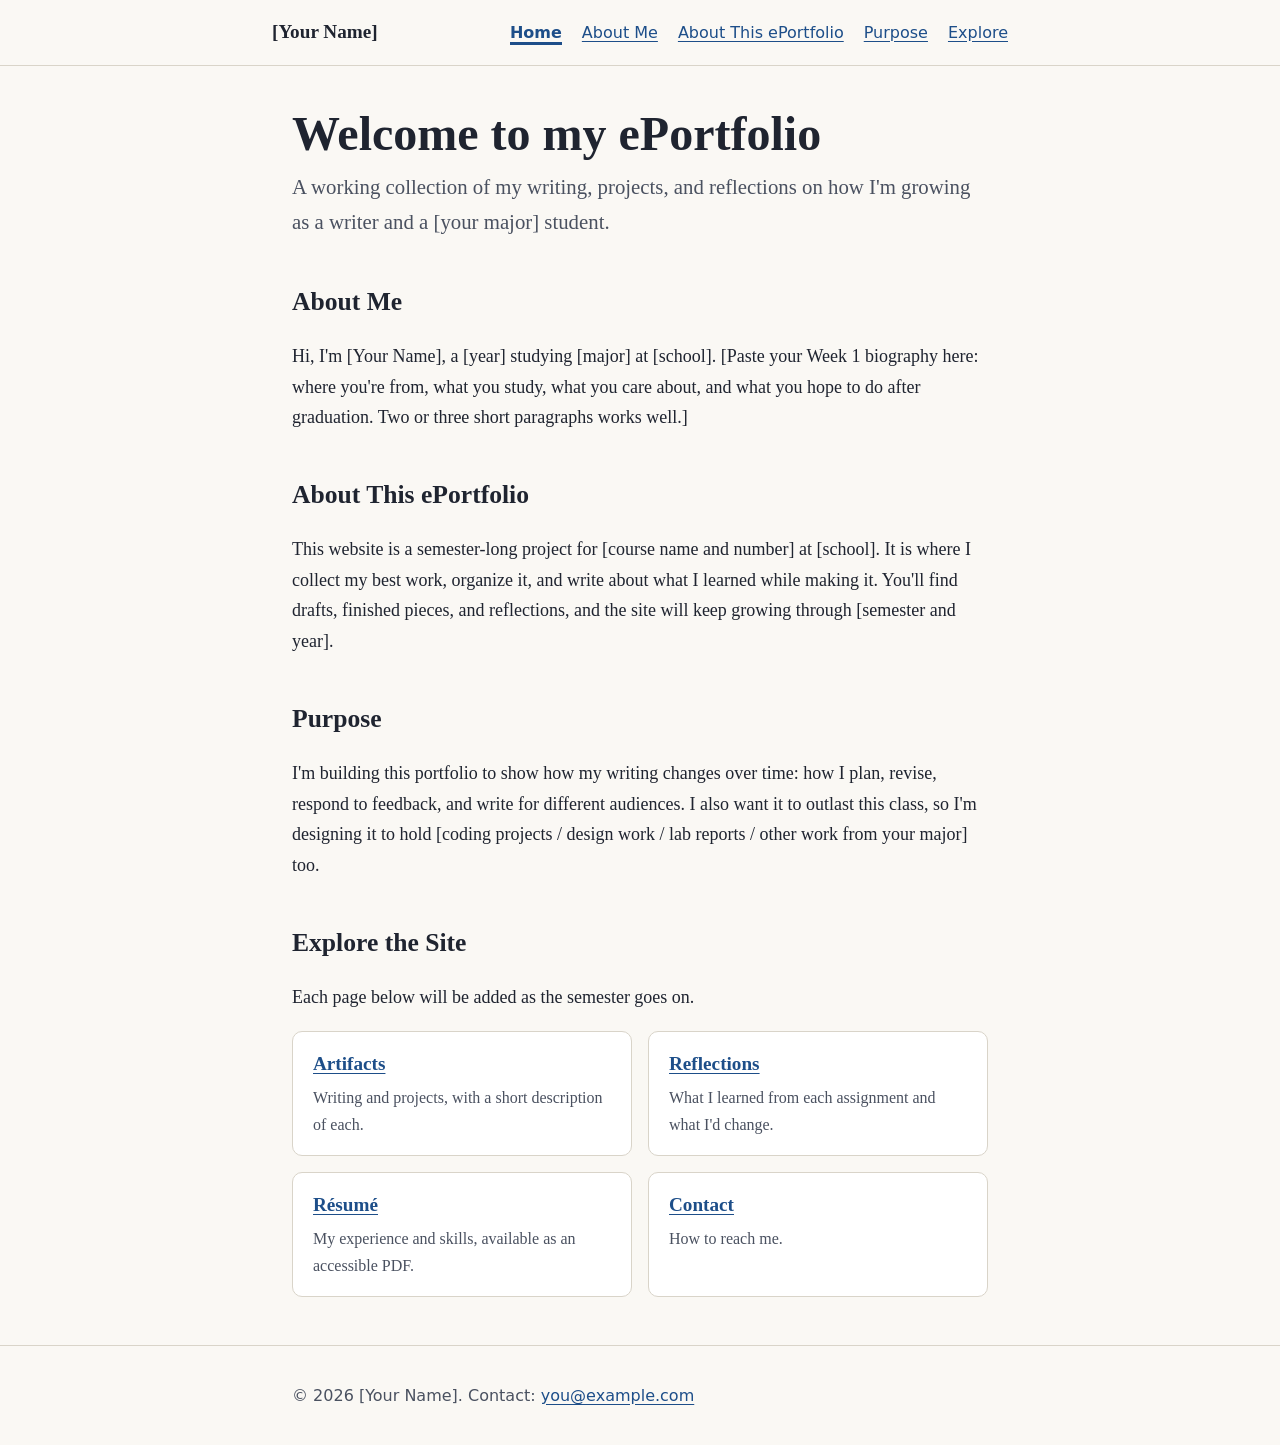
==== index.html @ 34ff403f "Rename ePortfolio Home Page.html to index.html" ====
<!DOCTYPE html>
<html lang="en">
<head>
<meta charset="utf-8">
<meta name="viewport" content="width=device-width, initial-scale=1, viewport-fit=cover">
<title>[Your Name] | ePortfolio</title>
<style>
:root{--bg:#faf8f4;--fg:#1f2430;--muted:#4a5160;--accent:#1d4e89;--card:#fff;--line:#d9d4c9;box-sizing:border-box;padding-top:env(safe-area-inset-top,0px);padding-bottom:env(safe-area-inset-bottom,0px)}
@media (prefers-color-scheme:dark){:root:not([data-theme="light"]){--bg:#14171d;--fg:#f0eee9;--muted:#c3c8d2;--accent:#8fc0ff;--card:#1c2028;--line:#343a46}}
:root[data-theme="dark"]{--bg:#14171d;--fg:#f0eee9;--muted:#c3c8d2;--accent:#8fc0ff;--card:#1c2028;--line:#343a46}
*{box-sizing:border-box}
html{scroll-padding-top:env(safe-area-inset-top,0px);scroll-behavior:smooth}
body{margin:0;background:var(--bg);color:var(--fg);font:1.125rem/1.7 Georgia,"Times New Roman",serif}
a{color:var(--accent);text-underline-offset:3px}
a:focus-visible,button:focus-visible{outline:3px solid var(--accent);outline-offset:3px}
.skip{position:absolute;left:-999px;top:0;background:var(--accent);color:var(--bg);padding:.6rem 1rem}
.skip:focus{left:0;z-index:10}
.wrap{max-width:46rem;margin:0 auto;padding:0 1.25rem}
header{border-bottom:1px solid var(--line)}
.bar{display:flex;flex-wrap:wrap;gap:.5rem 1.5rem;justify-content:space-between;align-items:center;padding:1rem 0}
.brand{font-weight:700;font-size:1.2rem;color:var(--fg);text-decoration:none}
nav ul{display:flex;flex-wrap:wrap;gap:.25rem 1.25rem;list-style:none;margin:0;padding:0;font-family:system-ui,sans-serif;font-size:1rem}
nav a[aria-current="page"]{font-weight:700;text-decoration:none;border-bottom:3px solid var(--accent)}
h1{font-size:clamp(2rem,6vw,3rem);line-height:1.15;margin:2.5rem 0 .5rem}
h2{font-size:1.6rem;margin:2.5rem 0 .5rem}
h3{font-size:1.2rem;margin:0 0 .25rem}
.lede{font-size:1.3rem;color:var(--muted);margin:0 0 1.5rem}
.card{background:var(--card);border:1px solid var(--line);border-radius:10px;padding:1rem 1.25rem}
.grid{display:grid;gap:1rem;grid-template-columns:repeat(auto-fit,minmax(14rem,1fr));list-style:none;padding:0}
.grid p{margin:0;font-size:1rem;color:var(--muted)}
footer{border-top:1px solid var(--line);margin-top:3rem;padding:1.5rem 0;font:1rem system-ui,sans-serif;color:var(--muted)}
</style>
</head>
<body>
<a class="skip" href="#main">Skip to main content</a>
<header>
 <div class="wrap bar">
  <a class="brand" href="#top">[Your Name]</a>
  <nav aria-label="Main">
   <ul>
    <li><a href="#top" aria-current="page">Home</a></li>
    <li><a href="#about">About Me</a></li>
    <li><a href="#portfolio">About This ePortfolio</a></li>
    <li><a href="#purpose">Purpose</a></li>
    <li><a href="#explore">Explore</a></li>
   </ul>
  </nav>
 </div>
</header>

<main id="main" class="wrap">
 <h1 id="top">Welcome to my ePortfolio</h1>
 <p class="lede">A working collection of my writing, projects, and reflections on how I'm growing as a writer and a [your major] student.</p>

 <section aria-labelledby="about">
  <h2 id="about">About Me</h2>
  <p>Hi, I'm [Your Name], a [year] studying [major] at [school]. [Paste your Week 1 biography here: where you're from, what you study, what you care about, and what you hope to do after graduation. Two or three short paragraphs works well.]</p>
 </section>

 <section aria-labelledby="portfolio">
  <h2 id="portfolio">About This ePortfolio</h2>
  <p>This website is a semester-long project for [course name and number] at [school]. It is where I collect my best work, organize it, and write about what I learned while making it. You'll find drafts, finished pieces, and reflections, and the site will keep growing through [semester and year].</p>
 </section>

 <section aria-labelledby="purpose">
  <h2 id="purpose">Purpose</h2>
  <p>I'm building this portfolio to show how my writing changes over time: how I plan, revise, respond to feedback, and write for different audiences. I also want it to outlast this class, so I'm designing it to hold [coding projects / design work / lab reports / other work from your major] too.</p>
 </section>

 <section aria-labelledby="explore">
  <h2 id="explore">Explore the Site</h2>
  <p>Each page below will be added as the semester goes on.</p>
  <ul class="grid">
   <li class="card"><h3><a href="#">Artifacts</a></h3><p>Writing and projects, with a short description of each.</p></li>
   <li class="card"><h3><a href="#">Reflections</a></h3><p>What I learned from each assignment and what I'd change.</p></li>
   <li class="card"><h3><a href="#">Résumé</a></h3><p>My experience and skills, available as an accessible PDF.</p></li>
   <li class="card"><h3><a href="#">Contact</a></h3><p>How to reach me.</p></li>
  </ul>
 </section>
</main>

<footer>
 <div class="wrap">
  <p>&copy; 2026 [Your Name]. Contact: <a href="mailto:you@example.com">you@example.com</a></p>
 </div>
</footer>
</body>
</html>
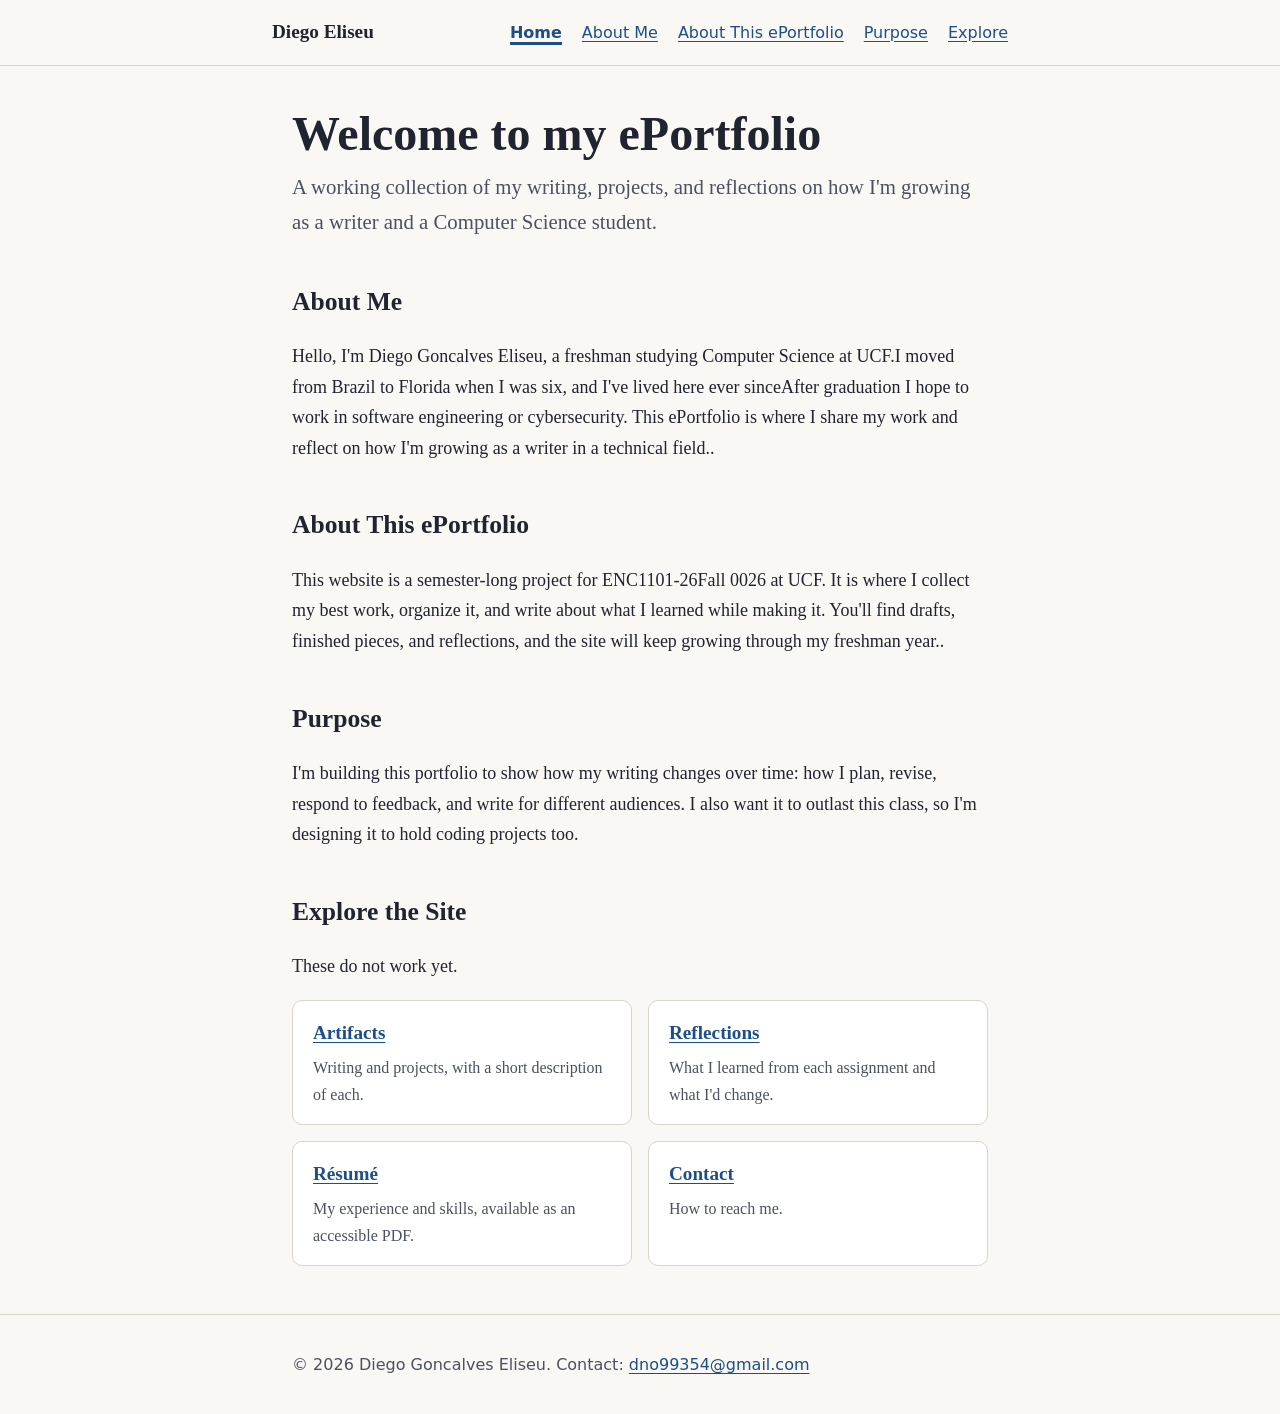
==== commit 18bb4bf3: "Update personal information in index.html" ====
--- a/index.html
+++ b/index.html
@@ -3,7 +3,7 @@
 <head>
 <meta charset="utf-8">
 <meta name="viewport" content="width=device-width, initial-scale=1, viewport-fit=cover">
-<title>[Your Name] | ePortfolio</title>
+<title>Diego Goncalves Eliseu | ePortfolio</title>
 <style>
 :root{--bg:#faf8f4;--fg:#1f2430;--muted:#4a5160;--accent:#1d4e89;--card:#fff;--line:#d9d4c9;box-sizing:border-box;padding-top:env(safe-area-inset-top,0px);padding-bottom:env(safe-area-inset-bottom,0px)}
 @media (prefers-color-scheme:dark){:root:not([data-theme="light"]){--bg:#14171d;--fg:#f0eee9;--muted:#c3c8d2;--accent:#8fc0ff;--card:#1c2028;--line:#343a46}}
@@ -35,7 +35,7 @@
 <a class="skip" href="#main">Skip to main content</a>
 <header>
  <div class="wrap bar">
-  <a class="brand" href="#top">[Your Name]</a>
+  <a class="brand" href="#top">Diego Eliseu</a>
   <nav aria-label="Main">
    <ul>
     <li><a href="#top" aria-current="page">Home</a></li>
@@ -50,26 +50,26 @@
 
 <main id="main" class="wrap">
  <h1 id="top">Welcome to my ePortfolio</h1>
- <p class="lede">A working collection of my writing, projects, and reflections on how I'm growing as a writer and a [your major] student.</p>
+ <p class="lede">A working collection of my writing, projects, and reflections on how I'm growing as a writer and a Computer Science student.</p>
 
  <section aria-labelledby="about">
   <h2 id="about">About Me</h2>
-  <p>Hi, I'm [Your Name], a [year] studying [major] at [school]. [Paste your Week 1 biography here: where you're from, what you study, what you care about, and what you hope to do after graduation. Two or three short paragraphs works well.]</p>
+  <p>Hello, I'm Diego Goncalves Eliseu, a freshman studying Computer Science at UCF.I moved from Brazil to Florida when I was six, and I've lived here ever sinceAfter graduation I hope to work in software engineering or cybersecurity. This ePortfolio is where I share my work and reflect on how I'm growing as a writer in a technical field..</p>
  </section>
 
  <section aria-labelledby="portfolio">
   <h2 id="portfolio">About This ePortfolio</h2>
-  <p>This website is a semester-long project for [course name and number] at [school]. It is where I collect my best work, organize it, and write about what I learned while making it. You'll find drafts, finished pieces, and reflections, and the site will keep growing through [semester and year].</p>
+  <p>This website is a semester-long project for ENC1101-26Fall 0026 at UCF. It is where I collect my best work, organize it, and write about what I learned while making it. You'll find drafts, finished pieces, and reflections, and the site will keep growing through my freshman year..</p>
  </section>
 
  <section aria-labelledby="purpose">
   <h2 id="purpose">Purpose</h2>
-  <p>I'm building this portfolio to show how my writing changes over time: how I plan, revise, respond to feedback, and write for different audiences. I also want it to outlast this class, so I'm designing it to hold [coding projects / design work / lab reports / other work from your major] too.</p>
+  <p>I'm building this portfolio to show how my writing changes over time: how I plan, revise, respond to feedback, and write for different audiences. I also want it to outlast this class, so I'm designing it to hold coding projects too.</p>
  </section>
 
  <section aria-labelledby="explore">
   <h2 id="explore">Explore the Site</h2>
-  <p>Each page below will be added as the semester goes on.</p>
+  <p>These do not work yet.</p>
   <ul class="grid">
    <li class="card"><h3><a href="#">Artifacts</a></h3><p>Writing and projects, with a short description of each.</p></li>
    <li class="card"><h3><a href="#">Reflections</a></h3><p>What I learned from each assignment and what I'd change.</p></li>
@@ -81,7 +81,7 @@
 
 <footer>
  <div class="wrap">
-  <p>&copy; 2026 [Your Name]. Contact: <a href="mailto:you@example.com">you@example.com</a></p>
+  <p>&copy; 2026 Diego Goncalves Eliseu. Contact: <a href="dno99354@gmail.com">dno99354@gmail.com</a></p>
  </div>
 </footer>
 </body>
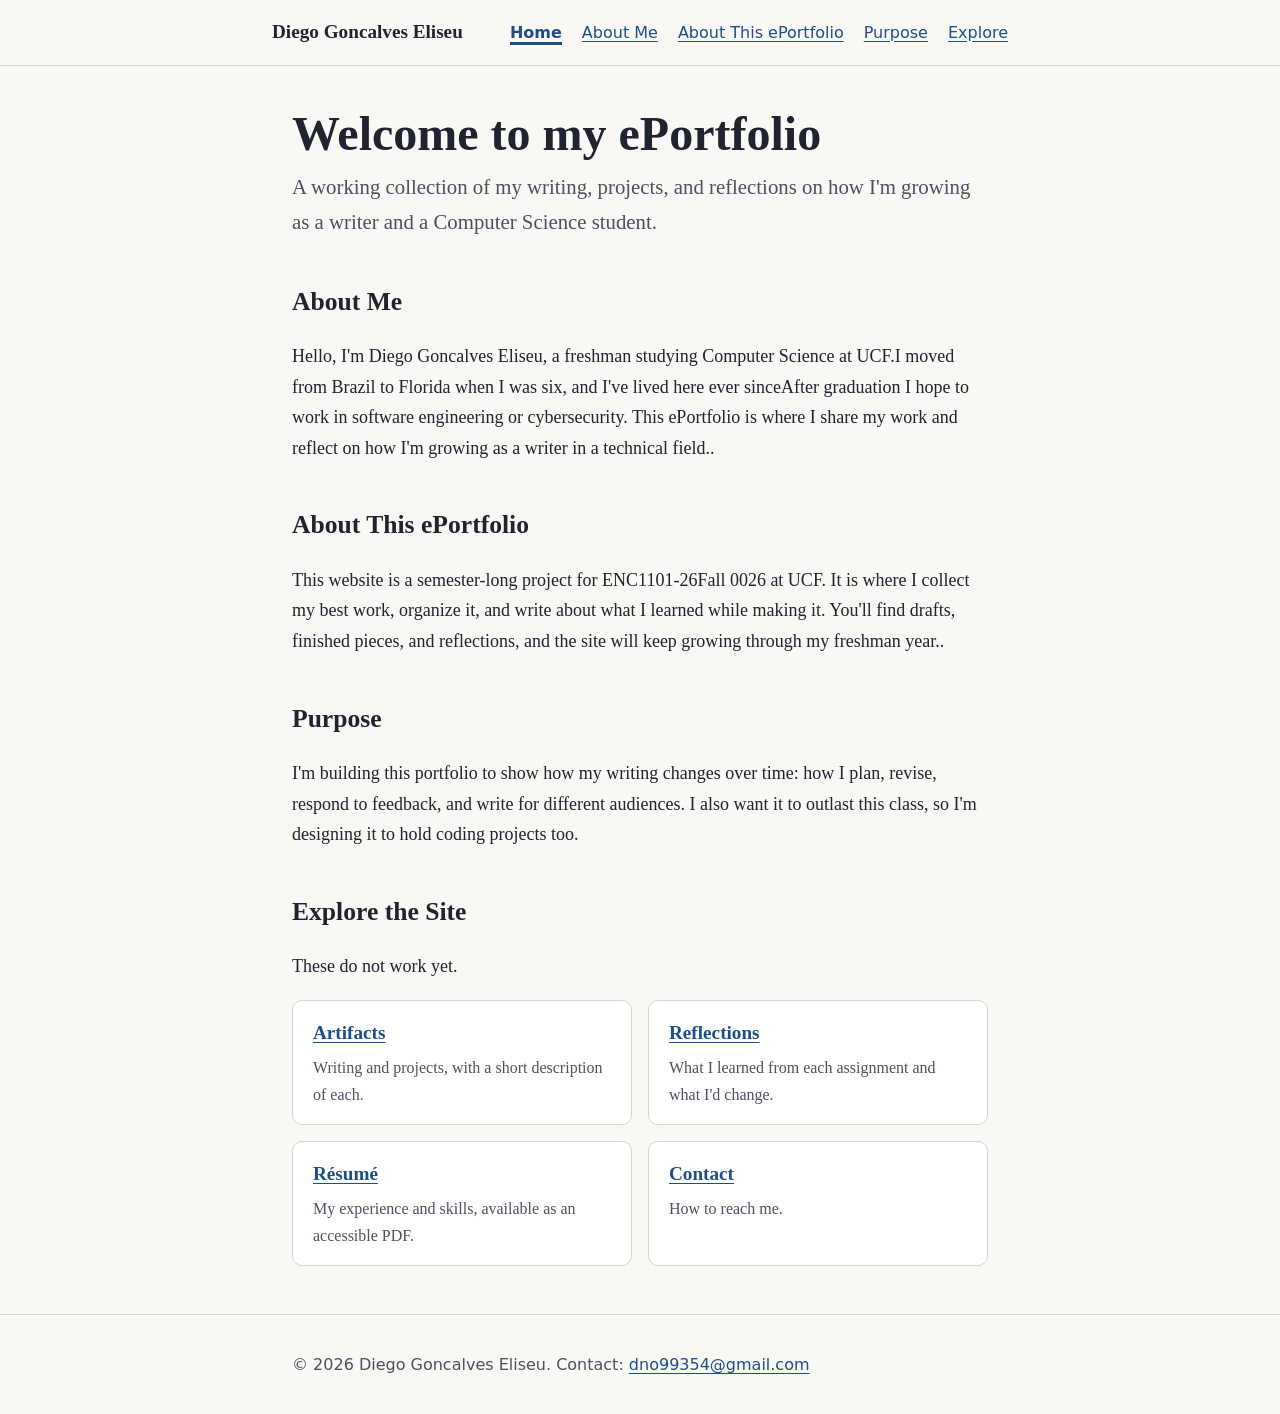
==== commit 93a95baf: "frogor my first last mane in index.html tittle" ====
--- a/index.html
+++ b/index.html
@@ -35,7 +35,7 @@
 <a class="skip" href="#main">Skip to main content</a>
 <header>
  <div class="wrap bar">
-  <a class="brand" href="#top">Diego Eliseu</a>
+  <a class="brand" href="#top">Diego Goncalves Eliseu</a>
   <nav aria-label="Main">
    <ul>
     <li><a href="#top" aria-current="page">Home</a></li>
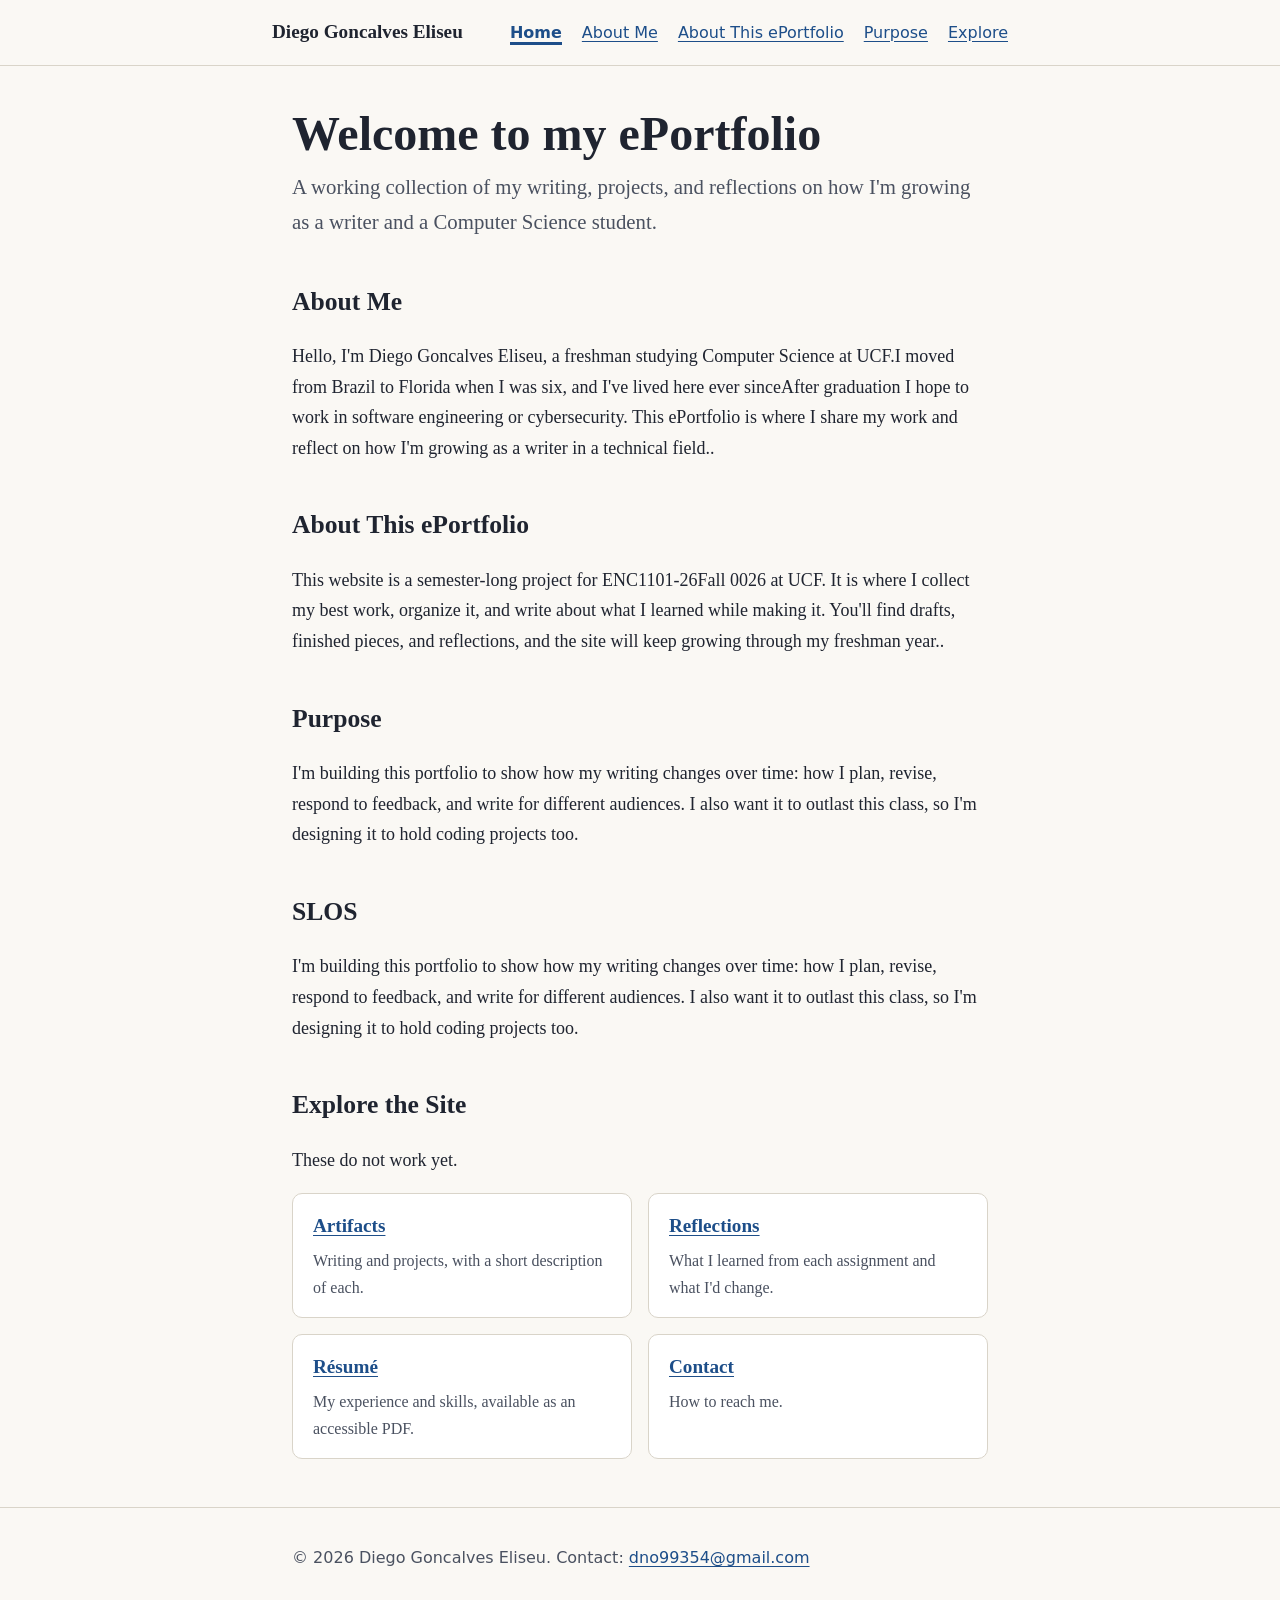
==== commit aa015b9c: "Add SLO section to index.html" ====
--- a/index.html
+++ b/index.html
@@ -67,6 +67,11 @@
   <p>I'm building this portfolio to show how my writing changes over time: how I plan, revise, respond to feedback, and write for different audiences. I also want it to outlast this class, so I'm designing it to hold coding projects too.</p>
  </section>
 
+ <section aria-labelledby="SLO">
+  <h2 id="SLO">SLOS</h2>
+  <p>I'm building this portfolio to show how my writing changes over time: how I plan, revise, respond to feedback, and write for different audiences. I also want it to outlast this class, so I'm designing it to hold coding projects too.</p>
+ </section>
+ 
  <section aria-labelledby="explore">
   <h2 id="explore">Explore the Site</h2>
   <p>These do not work yet.</p>
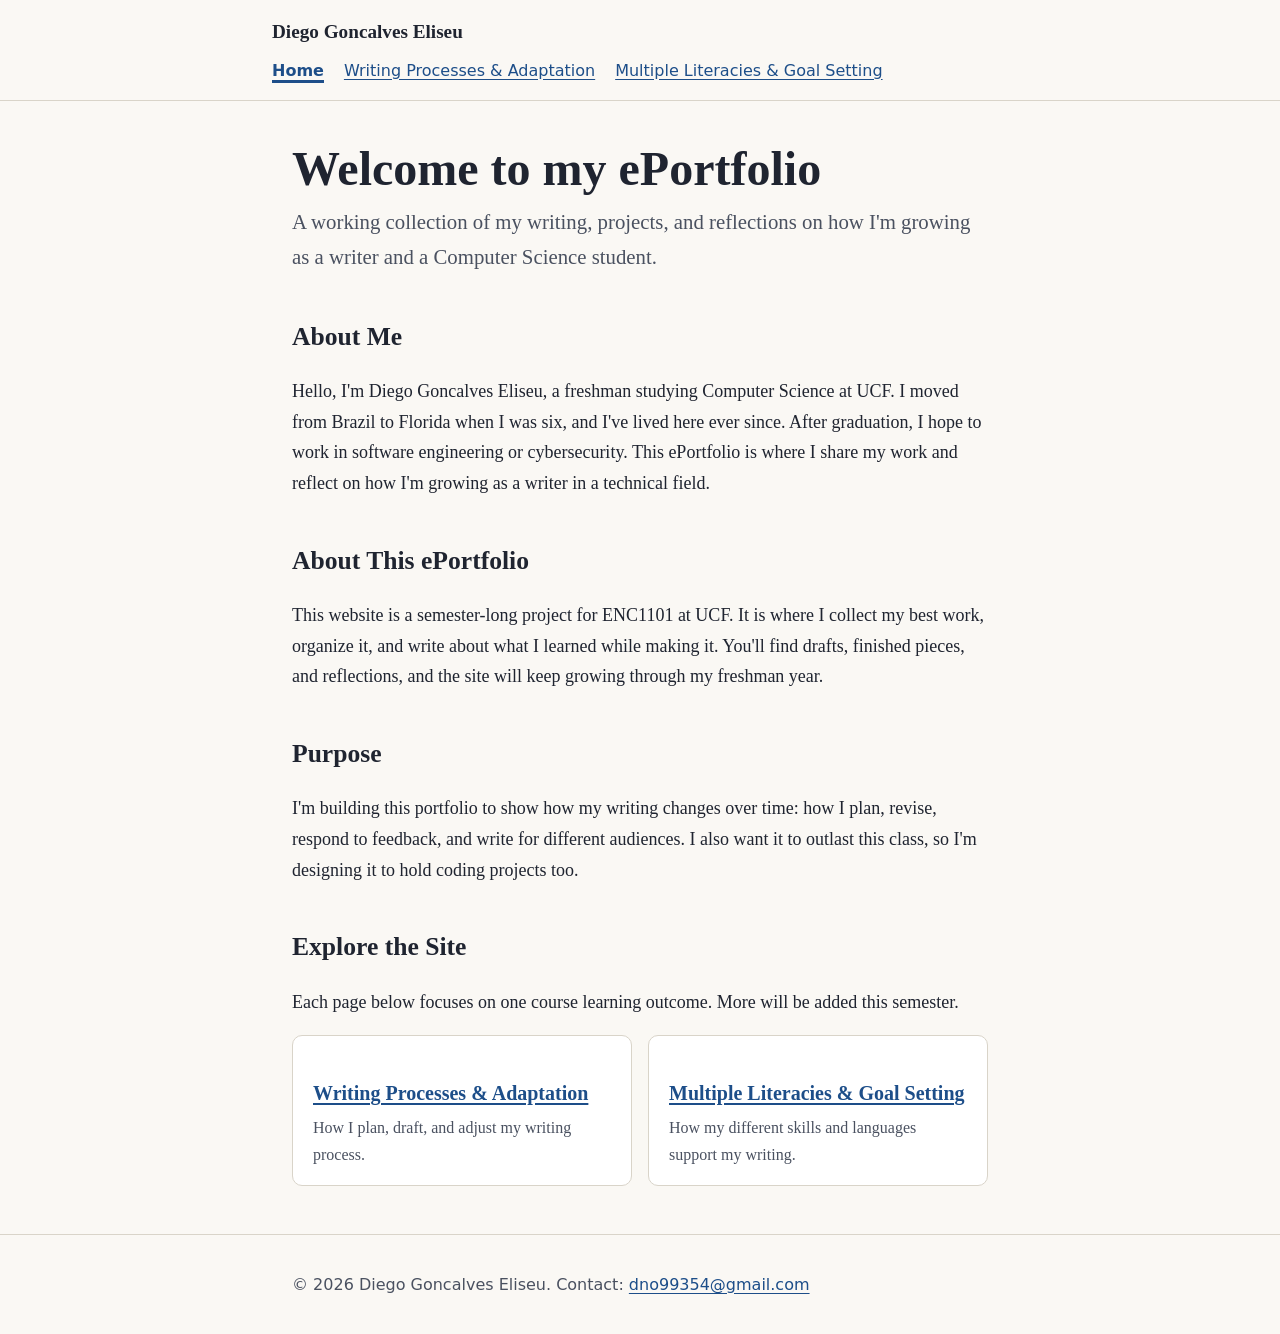
==== commit 54d659ab: "Add files via upload" ====
--- a/index.html
+++ b/index.html
@@ -4,62 +4,35 @@
 <meta charset="utf-8">
 <meta name="viewport" content="width=device-width, initial-scale=1, viewport-fit=cover">
 <title>Diego Goncalves Eliseu | ePortfolio</title>
-<style>
-:root{--bg:#faf8f4;--fg:#1f2430;--muted:#4a5160;--accent:#1d4e89;--card:#fff;--line:#d9d4c9;box-sizing:border-box;padding-top:env(safe-area-inset-top,0px);padding-bottom:env(safe-area-inset-bottom,0px)}
-@media (prefers-color-scheme:dark){:root:not([data-theme="light"]){--bg:#14171d;--fg:#f0eee9;--muted:#c3c8d2;--accent:#8fc0ff;--card:#1c2028;--line:#343a46}}
-:root[data-theme="dark"]{--bg:#14171d;--fg:#f0eee9;--muted:#c3c8d2;--accent:#8fc0ff;--card:#1c2028;--line:#343a46}
-*{box-sizing:border-box}
-html{scroll-padding-top:env(safe-area-inset-top,0px);scroll-behavior:smooth}
-body{margin:0;background:var(--bg);color:var(--fg);font:1.125rem/1.7 Georgia,"Times New Roman",serif}
-a{color:var(--accent);text-underline-offset:3px}
-a:focus-visible,button:focus-visible{outline:3px solid var(--accent);outline-offset:3px}
-.skip{position:absolute;left:-999px;top:0;background:var(--accent);color:var(--bg);padding:.6rem 1rem}
-.skip:focus{left:0;z-index:10}
-.wrap{max-width:46rem;margin:0 auto;padding:0 1.25rem}
-header{border-bottom:1px solid var(--line)}
-.bar{display:flex;flex-wrap:wrap;gap:.5rem 1.5rem;justify-content:space-between;align-items:center;padding:1rem 0}
-.brand{font-weight:700;font-size:1.2rem;color:var(--fg);text-decoration:none}
-nav ul{display:flex;flex-wrap:wrap;gap:.25rem 1.25rem;list-style:none;margin:0;padding:0;font-family:system-ui,sans-serif;font-size:1rem}
-nav a[aria-current="page"]{font-weight:700;text-decoration:none;border-bottom:3px solid var(--accent)}
-h1{font-size:clamp(2rem,6vw,3rem);line-height:1.15;margin:2.5rem 0 .5rem}
-h2{font-size:1.6rem;margin:2.5rem 0 .5rem}
-h3{font-size:1.2rem;margin:0 0 .25rem}
-.lede{font-size:1.3rem;color:var(--muted);margin:0 0 1.5rem}
-.card{background:var(--card);border:1px solid var(--line);border-radius:10px;padding:1rem 1.25rem}
-.grid{display:grid;gap:1rem;grid-template-columns:repeat(auto-fit,minmax(14rem,1fr));list-style:none;padding:0}
-.grid p{margin:0;font-size:1rem;color:var(--muted)}
-footer{border-top:1px solid var(--line);margin-top:3rem;padding:1.5rem 0;font:1rem system-ui,sans-serif;color:var(--muted)}
-</style>
+<link rel="stylesheet" href="style.css">
 </head>
 <body>
 <a class="skip" href="#main">Skip to main content</a>
 <header>
  <div class="wrap bar">
-  <a class="brand" href="#top">Diego Goncalves Eliseu</a>
+  <a class="brand" href="index.html">Diego Goncalves Eliseu</a>
   <nav aria-label="Main">
    <ul>
-    <li><a href="#top" aria-current="page">Home</a></li>
-    <li><a href="#about">About Me</a></li>
-    <li><a href="#portfolio">About This ePortfolio</a></li>
-    <li><a href="#purpose">Purpose</a></li>
-    <li><a href="#explore">Explore</a></li>
+    <li><a href="index.html" aria-current="page">Home</a></li>
+    <li><a href="writing-process.html">Writing Processes &amp; Adaptation</a></li>
+    <li><a href="literacies.html">Multiple Literacies &amp; Goal Setting</a></li>
    </ul>
   </nav>
  </div>
 </header>
 
 <main id="main" class="wrap">
- <h1 id="top">Welcome to my ePortfolio</h1>
+ <h1>Welcome to my ePortfolio</h1>
  <p class="lede">A working collection of my writing, projects, and reflections on how I'm growing as a writer and a Computer Science student.</p>
 
  <section aria-labelledby="about">
   <h2 id="about">About Me</h2>
-  <p>Hello, I'm Diego Goncalves Eliseu, a freshman studying Computer Science at UCF.I moved from Brazil to Florida when I was six, and I've lived here ever sinceAfter graduation I hope to work in software engineering or cybersecurity. This ePortfolio is where I share my work and reflect on how I'm growing as a writer in a technical field..</p>
+  <p>Hello, I'm Diego Goncalves Eliseu, a freshman studying Computer Science at UCF. I moved from Brazil to Florida when I was six, and I've lived here ever since. After graduation, I hope to work in software engineering or cybersecurity. This ePortfolio is where I share my work and reflect on how I'm growing as a writer in a technical field.</p>
  </section>
 
  <section aria-labelledby="portfolio">
   <h2 id="portfolio">About This ePortfolio</h2>
-  <p>This website is a semester-long project for ENC1101-26Fall 0026 at UCF. It is where I collect my best work, organize it, and write about what I learned while making it. You'll find drafts, finished pieces, and reflections, and the site will keep growing through my freshman year..</p>
+  <p>This website is a semester-long project for ENC1101 at UCF. It is where I collect my best work, organize it, and write about what I learned while making it. You'll find drafts, finished pieces, and reflections, and the site will keep growing through my freshman year.</p>
  </section>
 
  <section aria-labelledby="purpose">
@@ -67,26 +40,19 @@
   <p>I'm building this portfolio to show how my writing changes over time: how I plan, revise, respond to feedback, and write for different audiences. I also want it to outlast this class, so I'm designing it to hold coding projects too.</p>
  </section>
 
- <section aria-labelledby="SLO">
-  <h2 id="SLO">SLOS</h2>
-  <p>I'm building this portfolio to show how my writing changes over time: how I plan, revise, respond to feedback, and write for different audiences. I also want it to outlast this class, so I'm designing it to hold coding projects too.</p>
- </section>
- 
  <section aria-labelledby="explore">
   <h2 id="explore">Explore the Site</h2>
-  <p>These do not work yet.</p>
+  <p>Each page below focuses on one course learning outcome. More will be added this semester.</p>
   <ul class="grid">
-   <li class="card"><h3><a href="#">Artifacts</a></h3><p>Writing and projects, with a short description of each.</p></li>
-   <li class="card"><h3><a href="#">Reflections</a></h3><p>What I learned from each assignment and what I'd change.</p></li>
-   <li class="card"><h3><a href="#">Résumé</a></h3><p>My experience and skills, available as an accessible PDF.</p></li>
-   <li class="card"><h3><a href="#">Contact</a></h3><p>How to reach me.</p></li>
+   <li class="card"><h3><a href="writing-process.html">Writing Processes &amp; Adaptation</a></h3><p>How I plan, draft, and adjust my writing process.</p></li>
+   <li class="card"><h3><a href="literacies.html">Multiple Literacies &amp; Goal Setting</a></h3><p>How my different skills and languages support my writing.</p></li>
   </ul>
  </section>
 </main>
 
 <footer>
  <div class="wrap">
-  <p>&copy; 2026 Diego Goncalves Eliseu. Contact: <a href="dno99354@gmail.com">dno99354@gmail.com</a></p>
+  <p>&copy; 2026 Diego Goncalves Eliseu. Contact: <a href="mailto:dno99354@gmail.com">dno99354@gmail.com</a></p>
  </div>
 </footer>
 </body>
--- a/style.css
+++ b/style.css
@@ -0,0 +1,25 @@
+:root{--bg:#faf8f4;--fg:#1f2430;--muted:#4a5160;--accent:#1d4e89;--card:#fff;--line:#d9d4c9;--hl:#fff3c4;box-sizing:border-box;padding-top:env(safe-area-inset-top,0px);padding-bottom:env(safe-area-inset-bottom,0px)}
+@media (prefers-color-scheme:dark){:root{--bg:#14171d;--fg:#f0eee9;--muted:#c3c8d2;--accent:#8fc0ff;--card:#1c2028;--line:#343a46;--hl:#4a4220}}
+*{box-sizing:border-box}
+html{scroll-padding-top:env(safe-area-inset-top,0px);scroll-behavior:smooth}
+body{margin:0;background:var(--bg);color:var(--fg);font:1.125rem/1.7 Georgia,"Times New Roman",serif}
+a{color:var(--accent);text-underline-offset:3px}
+a:focus-visible{outline:3px solid var(--accent);outline-offset:3px}
+.skip{position:absolute;left:-999px;top:0;background:var(--accent);color:var(--bg);padding:.6rem 1rem}
+.skip:focus{left:0;z-index:10}
+.wrap{max-width:46rem;margin:0 auto;padding:0 1.25rem}
+header{border-bottom:1px solid var(--line)}
+.bar{display:flex;flex-wrap:wrap;gap:.5rem 1.5rem;justify-content:space-between;align-items:center;padding:1rem 0}
+.brand{font-weight:700;font-size:1.2rem;color:var(--fg);text-decoration:none}
+nav ul{display:flex;flex-wrap:wrap;gap:.25rem 1.25rem;list-style:none;margin:0;padding:0;font-family:system-ui,sans-serif;font-size:1rem}
+nav a[aria-current="page"]{font-weight:700;text-decoration:none;border-bottom:3px solid var(--accent)}
+h1{font-size:clamp(2rem,6vw,3rem);line-height:1.15;margin:2.5rem 0 .5rem}
+h2{font-size:1.6rem;margin:2.5rem 0 .5rem}
+h3{font-size:1.25rem;margin:1.5rem 0 .25rem}
+.lede{font-size:1.3rem;color:var(--muted);margin:0 0 1.5rem}
+.card{background:var(--card);border:1px solid var(--line);border-radius:10px;padding:1rem 1.25rem;margin:1rem 0}
+.grid{display:grid;gap:1rem;grid-template-columns:repeat(auto-fit,minmax(14rem,1fr));list-style:none;padding:0}
+.grid .card{margin:0}
+.grid p{margin:0;font-size:1rem;color:var(--muted)}
+.fill{background:var(--hl);padding:0 .2em}
+footer{border-top:1px solid var(--line);margin-top:3rem;padding:1.5rem 0;font:1rem system-ui,sans-serif;color:var(--muted)}
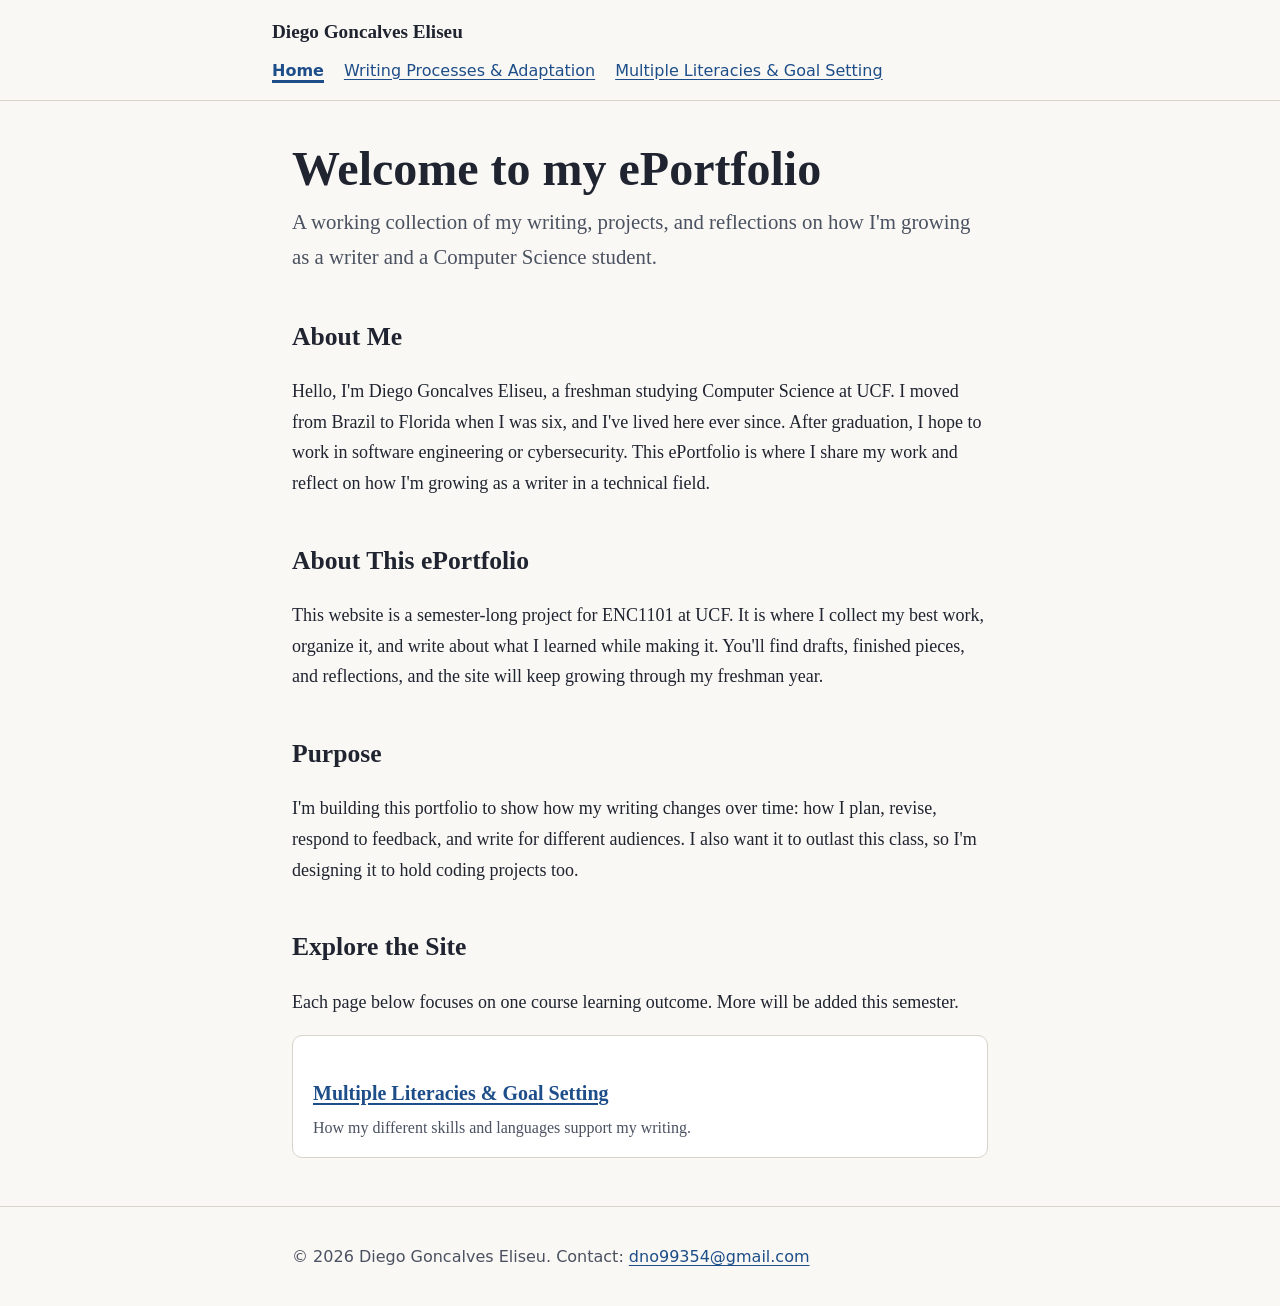
==== commit f4f185b0: "Remove Writing Processes link from index.html Removed the Writing Processes link from the explore se" ====
--- a/index.html
+++ b/index.html
@@ -44,7 +44,6 @@
   <h2 id="explore">Explore the Site</h2>
   <p>Each page below focuses on one course learning outcome. More will be added this semester.</p>
   <ul class="grid">
-   <li class="card"><h3><a href="writing-process.html">Writing Processes &amp; Adaptation</a></h3><p>How I plan, draft, and adjust my writing process.</p></li>
    <li class="card"><h3><a href="literacies.html">Multiple Literacies &amp; Goal Setting</a></h3><p>How my different skills and languages support my writing.</p></li>
   </ul>
  </section>
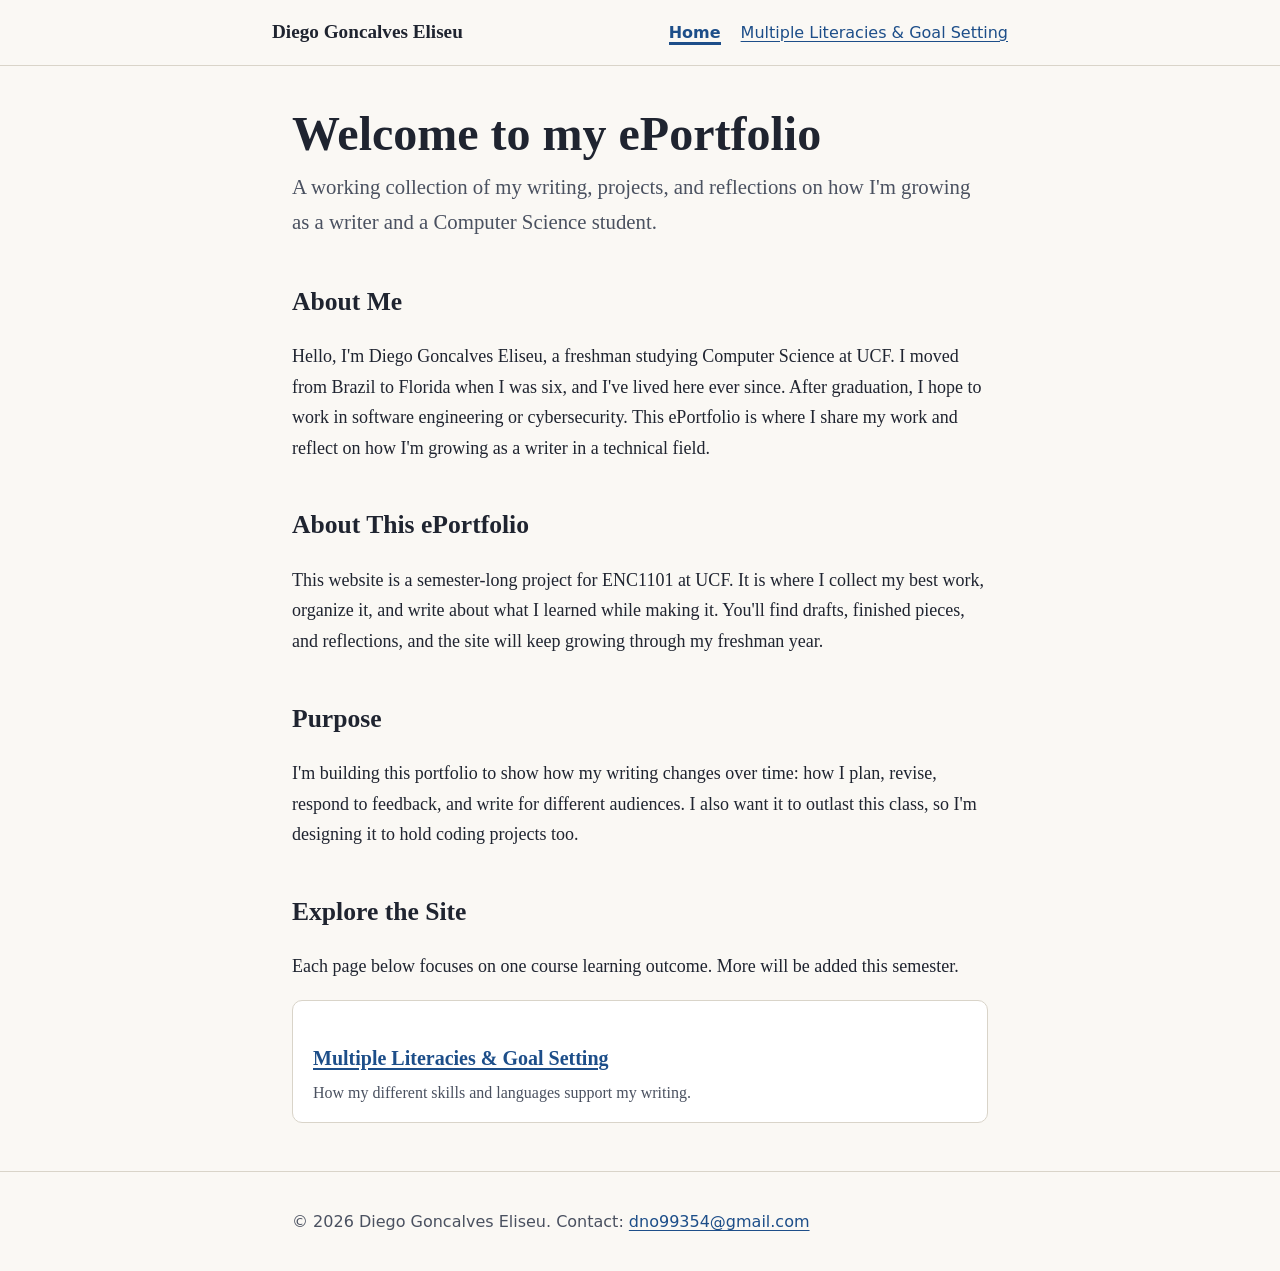
==== commit 7e8a6d1f: "Remove link to Writing Processes & Adaptation" ====
--- a/index.html
+++ b/index.html
@@ -14,7 +14,6 @@
   <nav aria-label="Main">
    <ul>
     <li><a href="index.html" aria-current="page">Home</a></li>
-    <li><a href="writing-process.html">Writing Processes &amp; Adaptation</a></li>
     <li><a href="literacies.html">Multiple Literacies &amp; Goal Setting</a></li>
    </ul>
   </nav>
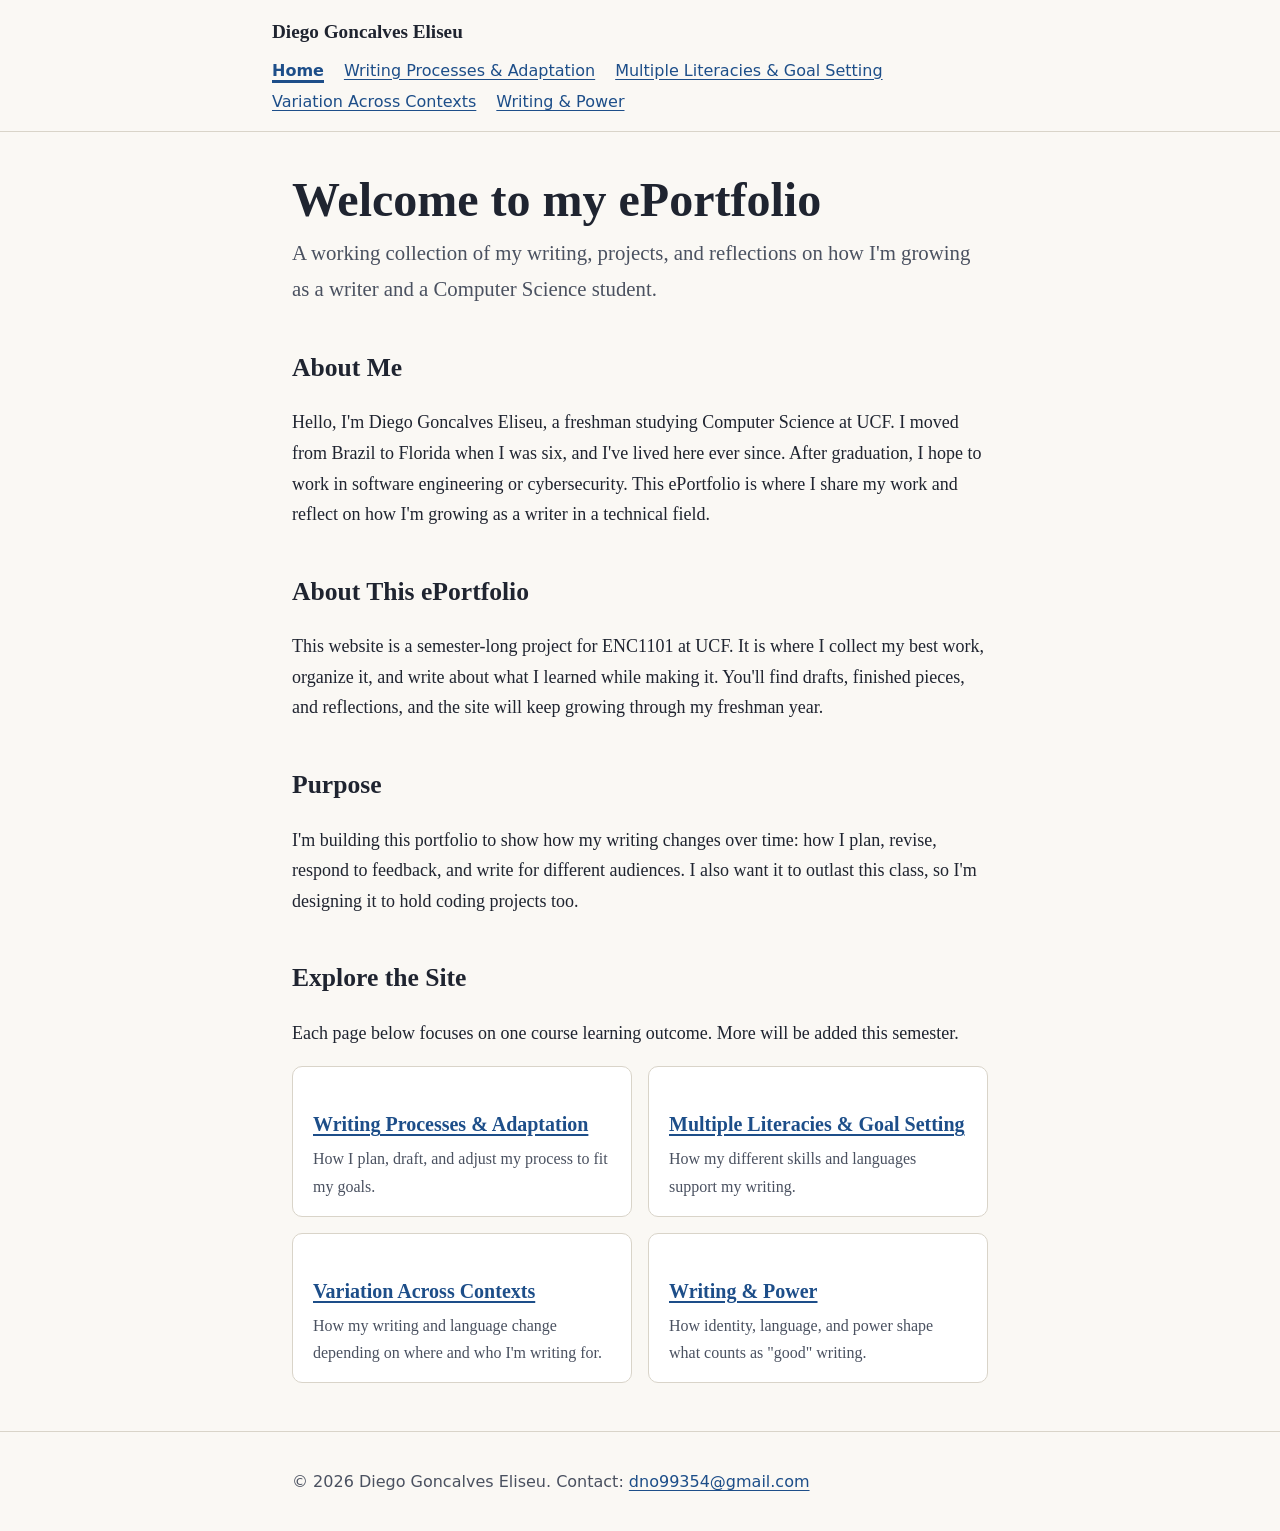
==== commit e686e7f0: "Rename index_1.html to index.html" ====
--- a/index.html
+++ b/index.html
@@ -14,7 +14,10 @@
   <nav aria-label="Main">
    <ul>
     <li><a href="index.html" aria-current="page">Home</a></li>
+    <li><a href="writing-process.html">Writing Processes &amp; Adaptation</a></li>
     <li><a href="literacies.html">Multiple Literacies &amp; Goal Setting</a></li>
+    <li><a href="variation.html">Variation Across Contexts</a></li>
+    <li><a href="power.html">Writing &amp; Power</a></li>
    </ul>
   </nav>
  </div>
@@ -43,7 +46,10 @@
   <h2 id="explore">Explore the Site</h2>
   <p>Each page below focuses on one course learning outcome. More will be added this semester.</p>
   <ul class="grid">
+   <li class="card"><h3><a href="writing-process.html">Writing Processes &amp; Adaptation</a></h3><p>How I plan, draft, and adjust my process to fit my goals.</p></li>
    <li class="card"><h3><a href="literacies.html">Multiple Literacies &amp; Goal Setting</a></h3><p>How my different skills and languages support my writing.</p></li>
+   <li class="card"><h3><a href="variation.html">Variation Across Contexts</a></h3><p>How my writing and language change depending on where and who I'm writing for.</p></li>
+   <li class="card"><h3><a href="power.html">Writing &amp; Power</a></h3><p>How identity, language, and power shape what counts as "good" writing.</p></li>
   </ul>
  </section>
 </main>
